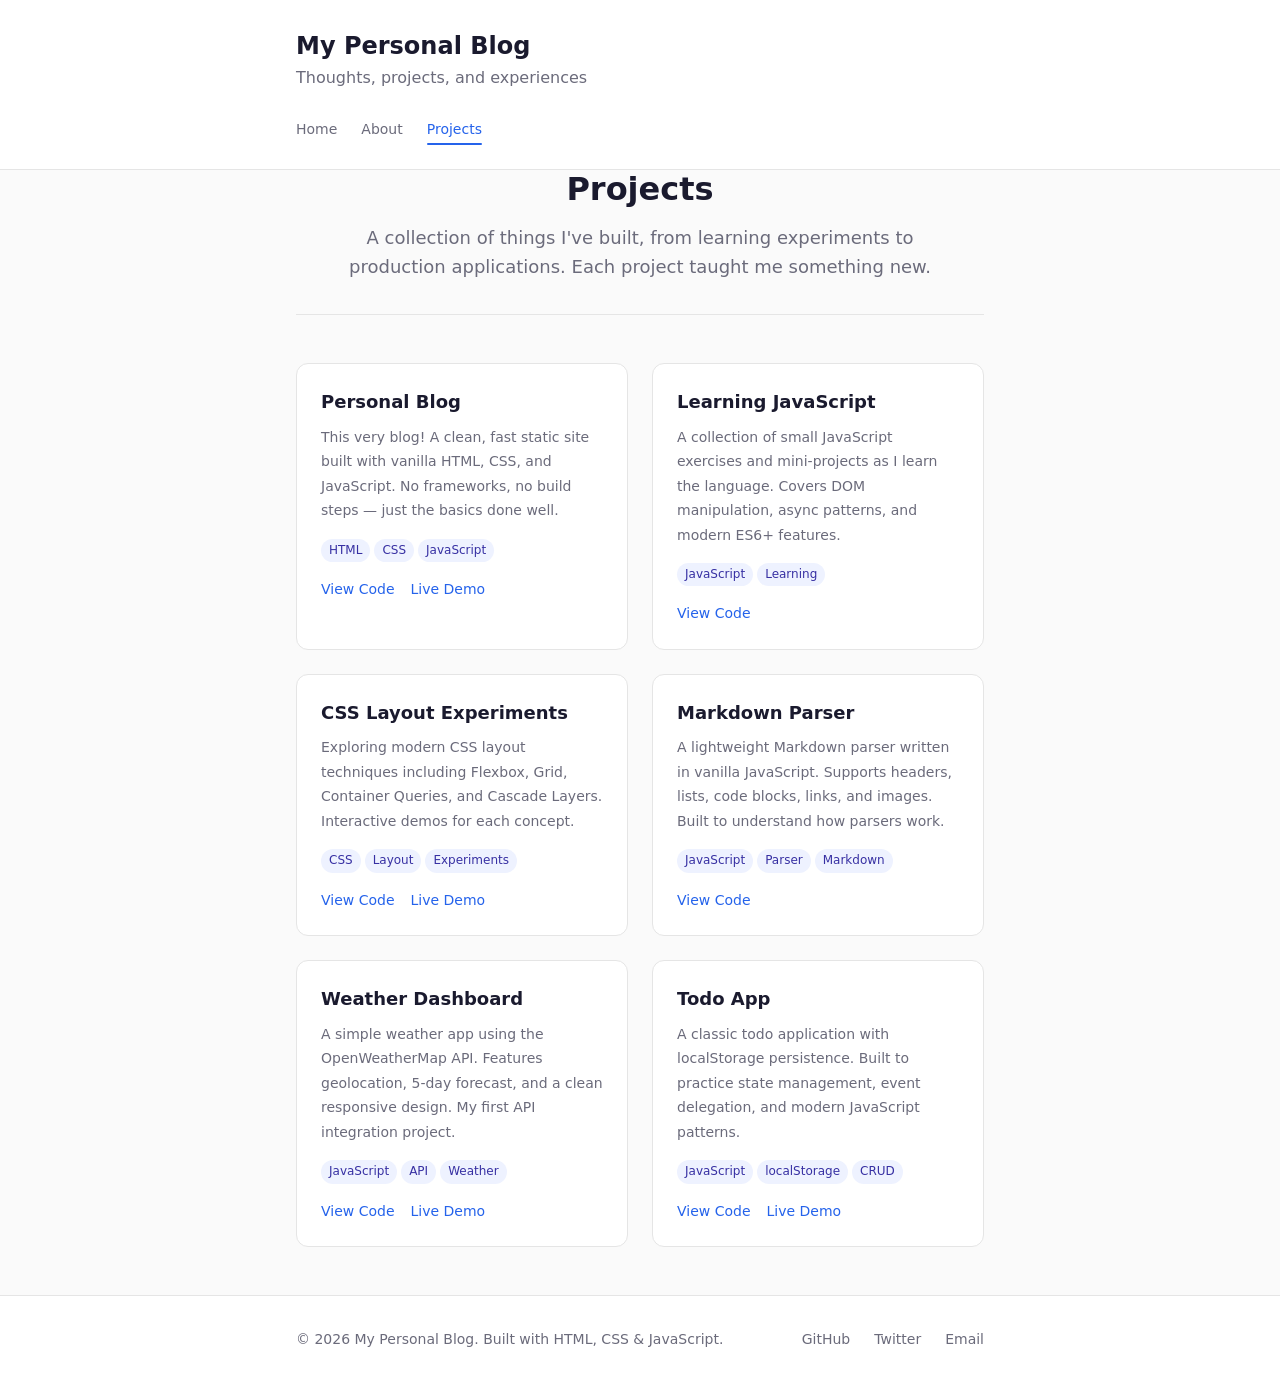
==== projects.html @ 0e4bb437 "Initial blog setup with 3 posts" ====
<!DOCTYPE html>
<html lang="en">
<head>
    <meta charset="UTF-8">
    <meta name="viewport" content="width=device-width, initial-scale=1.0">
    <meta name="description" content="My projects - things I've built and am working on">
    <title>0ufoc</title>
    <link rel="preconnect" href="https://fonts.googleapis.com">
    <link rel="preconnect" href="https://fonts.gstatic.com" crossorigin>
    <link href="https://fonts.googleapis.com/css2?family=JetBrains+Mono:wght@400;500;700&display=swap" rel="stylesheet">
    <link rel="stylesheet" href="styles.css">
</head>
<body>
    <script src="script.js" defer></script>
    <header class="site-header">
        <div class="container">
            <h1 class="site-title"><a href="index.html">My Personal Blog</a></h1>
            <p class="site-tagline">Thoughts, projects, and experiences</p>
            <nav class="site-nav">
                <a href="index.html">Home</a>
                <a href="about.html">About</a>
                <a href="projects.html" class="active">Projects</a>
            </nav>
        </div>
    </header>

    <main class="container">
        <header class="page-header">
            <h1 class="page-title">Projects</h1>
            <p class="page-description">A collection of things I've built, from learning experiments to production applications. Each project taught me something new.</p>
        </header>

        <div class="project-grid">
            <article class="project-card">
                <h3 class="project-title">Personal Blog</h3>
                <p class="project-description">This very blog! A clean, fast static site built with vanilla HTML, CSS, and JavaScript. No frameworks, no build steps — just the basics done well.</p>
                <div class="project-tags">
                    <span class="tag">HTML</span>
                    <span class="tag">CSS</span>
                    <span class="tag">JavaScript</span>
                </div>
                <div class="project-links">
                    <a href="https://github.com" target="_blank" rel="noopener">View Code</a>
                    <a href="index.html">Live Demo</a>
                </div>
            </article>

            <article class="project-card">
                <h3 class="project-title">Learning JavaScript</h3>
                <p class="project-description">A collection of small JavaScript exercises and mini-projects as I learn the language. Covers DOM manipulation, async patterns, and modern ES6+ features.</p>
                <div class="project-tags">
                    <span class="tag">JavaScript</span>
                    <span class="tag">Learning</span>
                </div>
                <div class="project-links">
                    <a href="https://github.com" target="_blank" rel="noopener">View Code</a>
                </div>
            </article>

            <article class="project-card">
                <h3 class="project-title">CSS Layout Experiments</h3>
                <p class="project-description">Exploring modern CSS layout techniques including Flexbox, Grid, Container Queries, and Cascade Layers. Interactive demos for each concept.</p>
                <div class="project-tags">
                    <span class="tag">CSS</span>
                    <span class="tag">Layout</span>
                    <span class="tag">Experiments</span>
                </div>
                <div class="project-links">
                    <a href="https://github.com" target="_blank" rel="noopener">View Code</a>
                    <a href="#" target="_blank" rel="noopener">Live Demo</a>
                </div>
            </article>

            <article class="project-card">
                <h3 class="project-title">Markdown Parser</h3>
                <p class="project-description">A lightweight Markdown parser written in vanilla JavaScript. Supports headers, lists, code blocks, links, and images. Built to understand how parsers work.</p>
                <div class="project-tags">
                    <span class="tag">JavaScript</span>
                    <span class="tag">Parser</span>
                    <span class="tag">Markdown</span>
                </div>
                <div class="project-links">
                    <a href="https://github.com" target="_blank" rel="noopener">View Code</a>
                </div>
            </article>

            <article class="project-card">
                <h3 class="project-title">Weather Dashboard</h3>
                <p class="project-description">A simple weather app using the OpenWeatherMap API. Features geolocation, 5-day forecast, and a clean responsive design. My first API integration project.</p>
                <div class="project-tags">
                    <span class="tag">JavaScript</span>
                    <span class="tag">API</span>
                    <span class="tag">Weather</span>
                </div>
                <div class="project-links">
                    <a href="https://github.com" target="_blank" rel="noopener">View Code</a>
                    <a href="#" target="_blank" rel="noopener">Live Demo</a>
                </div>
            </article>

            <article class="project-card">
                <h3 class="project-title">Todo App</h3>
                <p class="project-description">A classic todo application with localStorage persistence. Built to practice state management, event delegation, and modern JavaScript patterns.</p>
                <div class="project-tags">
                    <span class="tag">JavaScript</span>
                    <span class="tag">localStorage</span>
                    <span class="tag">CRUD</span>
                </div>
                <div class="project-links">
                    <a href="https://github.com" target="_blank" rel="noopener">View Code</a>
                    <a href="#" target="_blank" rel="noopener">Live Demo</a>
                </div>
            </article>
        </div>
    </main>

    <footer class="site-footer">
        <div class="container">
            <p>&copy; 2026 My Personal Blog. Built with HTML, CSS & JavaScript.</p>
            <nav class="footer-nav">
                <a href="https://github.com" target="_blank" rel="noopener">GitHub</a>
                <a href="https://twitter.com" target="_blank" rel="noopener">Twitter</a>
                <a href="mailto:hello@example.com">Email</a>
            </nav>
        </div>
    </footer>
</body>
</html>
---- styles.css ----
/* Reset & Base Styles */
*, *::before, *::after {
    box-sizing: border-box;
    margin: 0;
    padding: 0;
}

:root {
    /* Color palette - easily customizable */
    --color-bg: #fafafa;
    --color-bg-alt: #ffffff;
    --color-text: #1a1a2e;
    --color-text-muted: #6b6b7b;
    --color-accent: #2563eb;
    --color-accent-hover: #1d4ed8;
    --color-border: #e5e5e5;
    --color-code-bg: #f4f4f5;
    --color-tag-bg: #eef2ff;
    --color-tag-text: #3730a3;

    /* Spacing scale */
    --space-xs: 0.25rem;
    --space-sm: 0.5rem;
    --space-md: 1rem;
    --space-lg: 1.5rem;
    --space-xl: 2rem;
    --space-2xl: 3rem;

    /* Typography */
    --font-sans: system-ui, -apple-system, BlinkMacSystemFont, 'Segoe UI', Roboto, sans-serif;
    --font-mono: 'JetBrains Mono', ui-monospace, SFMono-Regular, 'SF Mono', Menlo, monospace;
    --font-size-sm: 0.875rem;
    --font-size-base: 1rem;
    --font-size-lg: 1.125rem;
    --font-size-xl: 1.25rem;
    --font-size-2xl: 1.5rem;
    --font-size-3xl: 2rem;
    --line-height-tight: 1.2;
    --line-height-normal: 1.6;
    --line-height-relaxed: 1.75;

    /* Layout */
    --max-width: 720px;
    --header-height: auto;

    /* Shadows */
    --shadow-sm: 0 1px 2px rgba(0, 0, 0, 0.05);
    --shadow-md: 0 4px 6px -1px rgba(0, 0, 0, 0.1), 0 2px 4px -2px rgba(0, 0, 0, 0.1);
    --shadow-lg: 0 10px 15px -3px rgba(0, 0, 0, 0.1), 0 4px 6px -4px rgba(0, 0, 0, 0.1);
}

/* Dark mode support */
@media (prefers-color-scheme: dark) {
    :root {
        --color-bg: #0f0f1a;
        --color-bg-alt: #1a1a2e;
        --color-text: #f1f1f5;
        --color-text-muted: #9ca3af;
        --color-accent: #60a5fa;
        --color-accent-hover: #93c5fd;
        --color-border: #374151;
        --color-code-bg: #1e1e2e;
        --color-tag-bg: #1e1b4b;
        --color-tag-text: #c7d2fe;
    }
}

html {
    font-size: 16px;
    scroll-behavior: smooth;
}

body {
    font-family: var(--font-sans);
    font-size: var(--font-size-base);
    line-height: var(--line-height-normal);
    color: var(--color-text);
    background-color: var(--color-bg);
    -webkit-font-smoothing: antialiased;
    -moz-osx-font-smoothing: grayscale;
}

/* Links */
a {
    color: var(--color-accent);
    text-decoration: none;
    transition: color 0.2s ease;
}

a:hover {
    color: var(--color-accent-hover);
    text-decoration: underline;
}

a:focus-visible {
    outline: 2px solid var(--color-accent);
    outline-offset: 2px;
    border-radius: 2px;
}

/* Container */
.container {
    max-width: var(--max-width);
    margin: 0 auto;
    padding: 0 var(--space-md);
}

/* Header */
.site-header {
    padding: var(--space-xl) 0 var(--space-lg);
    border-bottom: 1px solid var(--color-border);
    background-color: var(--color-bg-alt);
    position: sticky;
    top: 0;
    z-index: 100;
}

.site-title {
    font-size: var(--font-size-2xl);
    font-weight: 700;
    line-height: var(--line-height-tight);
    margin-bottom: var(--space-xs);
}

.site-title a {
    color: var(--color-text);
    text-decoration: none;
}

.site-title a:hover {
    color: var(--color-accent);
    text-decoration: none;
}

.site-tagline {
    font-size: var(--font-size-base);
    color: var(--color-text-muted);
    margin-bottom: var(--space-lg);
}

.site-nav {
    display: flex;
    gap: var(--space-lg);
    flex-wrap: wrap;
}

.site-nav a {
    font-size: var(--font-size-sm);
    font-weight: 500;
    color: var(--color-text-muted);
    padding: var(--space-xs) 0;
    position: relative;
}

.site-nav a:hover {
    color: var(--color-text);
    text-decoration: none;
}

.site-nav a.active {
    color: var(--color-accent);
}

.site-nav a.active::after {
    content: '';
    position: absolute;
    bottom: 0;
    left: 0;
    right: 0;
    height: 2px;
    background-color: var(--color-accent);
    border-radius: 1px;
}

/* Main content */
main {
    padding: var(--space-xl) 0 var(--space-2xl);
}

/* Posts */
.posts {
    display: flex;
    flex-direction: column;
    gap: var(--space-xl);
}

.post-card {
    background-color: var(--color-bg-alt);
    border: 1px solid var(--color-border);
    border-radius: 12px;
    padding: var(--space-xl);
    transition: box-shadow 0.2s ease, transform 0.2s ease;
}

.post-card:hover {
    box-shadow: var(--shadow-md);
    transform: translateY(-2px);
}

.post-header {
    margin-bottom: var(--space-md);
}

.post-title {
    font-size: var(--font-size-xl);
    font-weight: 600;
    line-height: var(--line-height-tight);
    margin-bottom: var(--space-xs);
}

.post-title a {
    color: var(--color-text);
    text-decoration: none;
}

.post-title a:hover {
    color: var(--color-accent);
    text-decoration: none;
}

.post-date {
    font-size: var(--font-size-sm);
    color: var(--color-text-muted);
}

.post-excerpt {
    color: var(--color-text);
    line-height: var(--line-height-relaxed);
    margin-bottom: var(--space-md);
}

.post-excerpt p {
    margin: 0;
}

.post-footer {
    display: flex;
    justify-content: space-between;
    align-items: center;
    flex-wrap: wrap;
    gap: var(--space-sm);
    padding-top: var(--space-md);
    border-top: 1px solid var(--color-border);
}

.read-more {
    font-size: var(--font-size-sm);
    font-weight: 500;
    color: var(--color-accent);
    text-decoration: none;
}

.read-more:hover {
    text-decoration: underline;
}

.post-tags {
    display: flex;
    gap: var(--space-xs);
    flex-wrap: wrap;
}

.tag {
    display: inline-block;
    font-size: 0.75rem;
    font-weight: 500;
    padding: 2px 8px;
    background-color: var(--color-tag-bg);
    color: var(--color-tag-text);
    border-radius: 9999px;
}

/* Pagination */
.pagination {
    display: flex;
    justify-content: center;
    align-items: center;
    gap: var(--space-md);
    margin-top: var(--space-2xl);
    padding-top: var(--space-xl);
    border-top: 1px solid var(--color-border);
}

.page-info {
    font-size: var(--font-size-sm);
    color: var(--color-text-muted);
}

.pagination a {
    font-size: var(--font-size-sm);
    font-weight: 500;
    padding: var(--space-xs) var(--space-md);
    border: 1px solid var(--color-border);
    border-radius: 6px;
    color: var(--color-text);
}

.pagination a:hover {
    background-color: var(--color-bg);
    border-color: var(--color-accent);
    color: var(--color-accent);
    text-decoration: none;
}

/* Footer */
.site-footer {
    padding: var(--space-xl) 0;
    border-top: 1px solid var(--color-border);
    background-color: var(--color-bg-alt);
    margin-top: var(--space-2xl);
}

.site-footer .container {
    display: flex;
    justify-content: space-between;
    align-items: center;
    flex-wrap: wrap;
    gap: var(--space-md);
}

.site-footer p {
    font-size: var(--font-size-sm);
    color: var(--color-text-muted);
}

.footer-nav {
    display: flex;
    gap: var(--space-lg);
}

.footer-nav a {
    font-size: var(--font-size-sm);
    color: var(--color-text-muted);
}

.footer-nav a:hover {
    color: var(--color-accent);
}

/* Article page styles */
.article-header {
    text-align: center;
    margin-bottom: var(--space-2xl);
    padding-bottom: var(--space-xl);
    border-bottom: 1px solid var(--color-border);
}

.article-title {
    font-size: var(--font-size-3xl);
    font-weight: 700;
    line-height: var(--line-height-tight);
    margin-bottom: var(--space-md);
}

.article-meta {
    display: flex;
    justify-content: center;
    align-items: center;
    gap: var(--space-md);
    flex-wrap: wrap;
    font-size: var(--font-size-sm);
    color: var(--color-text-muted);
}

.article-tags {
    display: flex;
    gap: var(--space-xs);
    flex-wrap: wrap;
    justify-content: center;
}

.article-content {
    line-height: var(--line-height-relaxed);
}

.article-content h2 {
    font-size: var(--font-size-xl);
    font-weight: 600;
    margin: var(--space-2xl) 0 var(--space-md);
    line-height: var(--line-height-tight);
}

.article-content h3 {
    font-size: var(--font-size-lg);
    font-weight: 600;
    margin: var(--space-xl) 0 var(--space-sm);
    line-height: var(--line-height-tight);
}

.article-content p {
    margin-bottom: var(--space-md);
}

.article-content ul,
.article-content ol {
    margin: var(--space-md) 0 var(--space-md) var(--space-lg);
}

.article-content li {
    margin-bottom: var(--space-xs);
}

.article-content code {
    font-family: var(--font-mono);
    font-size: 0.9em;
    background-color: var(--color-code-bg);
    padding: 0.125em 0.375em;
    border-radius: 4px;
}

.article-content pre {
    background-color: var(--color-code-bg);
    border-radius: 8px;
    padding: var(--space-md);
    overflow-x: auto;
    margin: var(--space-md) 0;
}

.article-content pre code {
    background-color: transparent;
    padding: 0;
    font-size: var(--font-size-sm);
    line-height: var(--line-height-normal);
}

.article-content blockquote {
    border-left: 4px solid var(--color-accent);
    padding-left: var(--space-md);
    margin: var(--space-md) 0;
    color: var(--color-text-muted);
    font-style: italic;
}

.article-content img {
    max-width: 100%;
    height: auto;
    border-radius: 8px;
    margin: var(--space-md) 0;
}

.article-content hr {
    border: none;
    border-top: 1px solid var(--color-border);
    margin: var(--space-2xl) 0;
}

/* About / Projects pages */
.page-header {
    text-align: center;
    margin-bottom: var(--space-2xl);
    padding-bottom: var(--space-xl);
    border-bottom: 1px solid var(--color-border);
}

.page-title {
    font-size: var(--font-size-3xl);
    font-weight: 700;
    line-height: var(--line-height-tight);
    margin-bottom: var(--space-md);
}

.page-description {
    font-size: var(--font-size-lg);
    color: var(--color-text-muted);
    max-width: 600px;
    margin: 0 auto;
}

.project-grid {
    display: grid;
    grid-template-columns: repeat(auto-fill, minmax(280px, 1fr));
    gap: var(--space-lg);
}

.project-card {
    background-color: var(--color-bg-alt);
    border: 1px solid var(--color-border);
    border-radius: 12px;
    padding: var(--space-lg);
    transition: box-shadow 0.2s ease, transform 0.2s ease;
}

.project-card:hover {
    box-shadow: var(--shadow-md);
    transform: translateY(-2px);
}

.project-title {
    font-size: var(--font-size-lg);
    font-weight: 600;
    margin-bottom: var(--space-sm);
}

.project-description {
    color: var(--color-text-muted);
    font-size: var(--font-size-sm);
    line-height: var(--line-height-relaxed);
    margin-bottom: var(--space-md);
}

.project-tags {
    display: flex;
    gap: var(--space-xs);
    flex-wrap: wrap;
    margin-bottom: var(--space-md);
}

.project-links {
    display: flex;
    gap: var(--space-md);
}

.project-links a {
    font-size: var(--font-size-sm);
    font-weight: 500;
}

/* Responsive */
@media (max-width: 600px) {
    :root {
        --font-size-3xl: 1.75rem;
        --font-size-2xl: 1.375rem;
        --font-size-xl: 1.125rem;
    }

    .site-header {
        padding: var(--space-lg) 0;
    }

    .site-nav {
        gap: var(--space-md);
    }

    .post-card {
        padding: var(--space-lg);
    }

    .site-footer .container {
        flex-direction: column;
        text-align: center;
    }
}

/* Print styles */
@media print {
    .site-header,
    .site-footer,
    .pagination,
    .post-footer {
        display: none;
    }

    .post-card {
        break-inside: avoid;
        border: none;
        box-shadow: none;
        padding: 0;
    }

    body {
        background: white;
        color: black;
    }

    a {
        color: black;
        text-decoration: underline;
    }
}
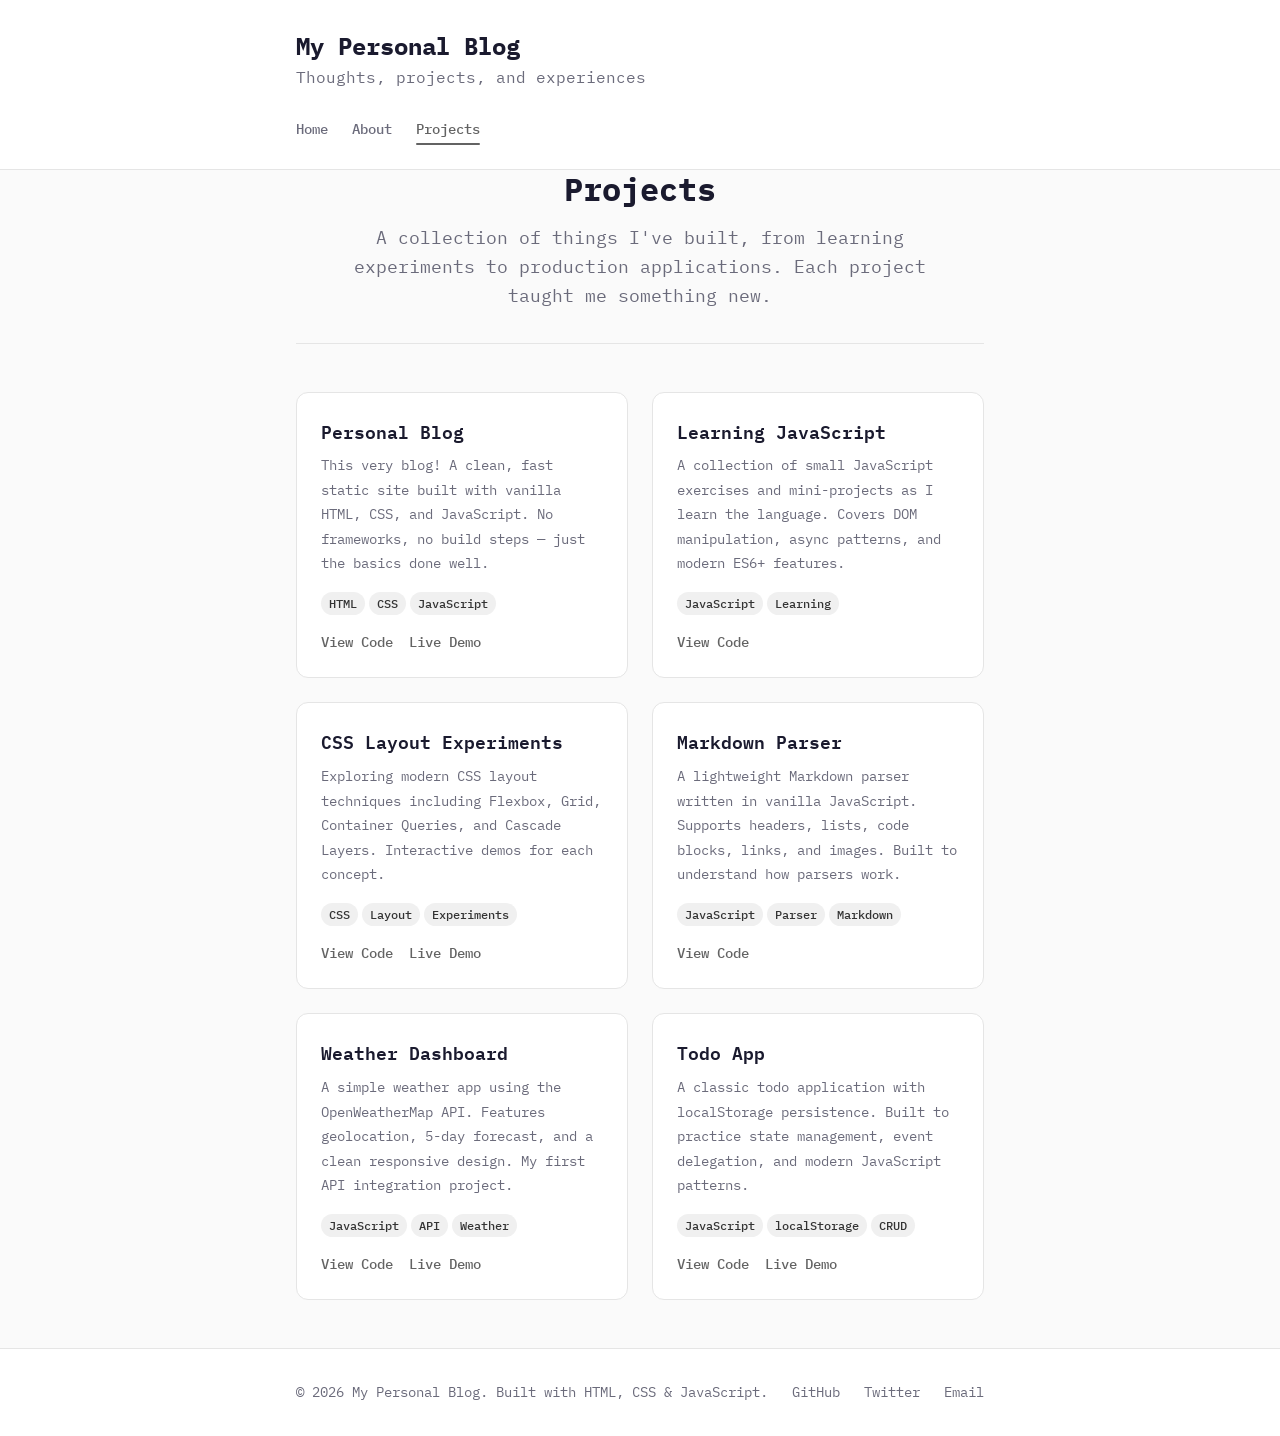
==== commit 94f19fad: "Update blog with monospace typography and dark gray/black accent colors" ====
--- a/projects.html
+++ b/projects.html
@@ -7,7 +7,7 @@
     <title>0ufoc</title>
     <link rel="preconnect" href="https://fonts.googleapis.com">
     <link rel="preconnect" href="https://fonts.gstatic.com" crossorigin>
-    <link href="https://fonts.googleapis.com/css2?family=JetBrains+Mono:wght@400;500;700&display=swap" rel="stylesheet">
+    <link href="https://fonts.googleapis.com/css2?family=IBM+Plex+Mono:wght@400;500;600;700&display=swap" rel="stylesheet">
     <link rel="stylesheet" href="styles.css">
 </head>
 <body>
--- a/styles.css
+++ b/styles.css
@@ -11,12 +11,12 @@
     --color-bg-alt: #ffffff;
     --color-text: #1a1a2e;
     --color-text-muted: #6b6b7b;
-    --color-accent: #2563eb;
-    --color-accent-hover: #1d4ed8;
+    --color-accent: #636363;
+    --color-accent-hover: #525252;
     --color-border: #e5e5e5;
     --color-code-bg: #f4f4f5;
-    --color-tag-bg: #eef2ff;
-    --color-tag-text: #3730a3;
+    --color-tag-bg: #f0f0f0;
+    --color-tag-text: #333333;
 
     /* Spacing scale */
     --space-xs: 0.25rem;
@@ -27,8 +27,8 @@
     --space-2xl: 3rem;
 
     /* Typography */
-    --font-sans: system-ui, -apple-system, BlinkMacSystemFont, 'Segoe UI', Roboto, sans-serif;
-    --font-mono: 'JetBrains Mono', ui-monospace, SFMono-Regular, 'SF Mono', Menlo, monospace;
+    --font-sans: 'IBM Plex Mono', 'Courier New', Courier, monospace;
+    --font-mono: 'IBM Plex Mono', ui-monospace, SFMono-Regular, 'SF Mono', Menlo, monospace;
     --font-size-sm: 0.875rem;
     --font-size-base: 1rem;
     --font-size-lg: 1.125rem;
@@ -52,16 +52,16 @@
 /* Dark mode support */
 @media (prefers-color-scheme: dark) {
     :root {
-        --color-bg: #0f0f1a;
-        --color-bg-alt: #1a1a2e;
-        --color-text: #f1f1f5;
-        --color-text-muted: #9ca3af;
-        --color-accent: #60a5fa;
-        --color-accent-hover: #93c5fd;
-        --color-border: #374151;
-        --color-code-bg: #1e1e2e;
-        --color-tag-bg: #1e1b4b;
-        --color-tag-text: #c7d2fe;
+        --color-bg: #0a0a0a;
+        --color-bg-alt: #121212;
+        --color-text: #e0e0e0;
+        --color-text-muted: #b0b0b0;
+        --color-accent: #757575;
+        --color-accent-hover: #616161;
+        --color-border: #2d2d2d;
+        --color-code-bg: #1e1e1e;
+        --color-tag-bg: #2d2d2d;
+        --color-tag-text: #e0e0e0;
     }
 }
 
